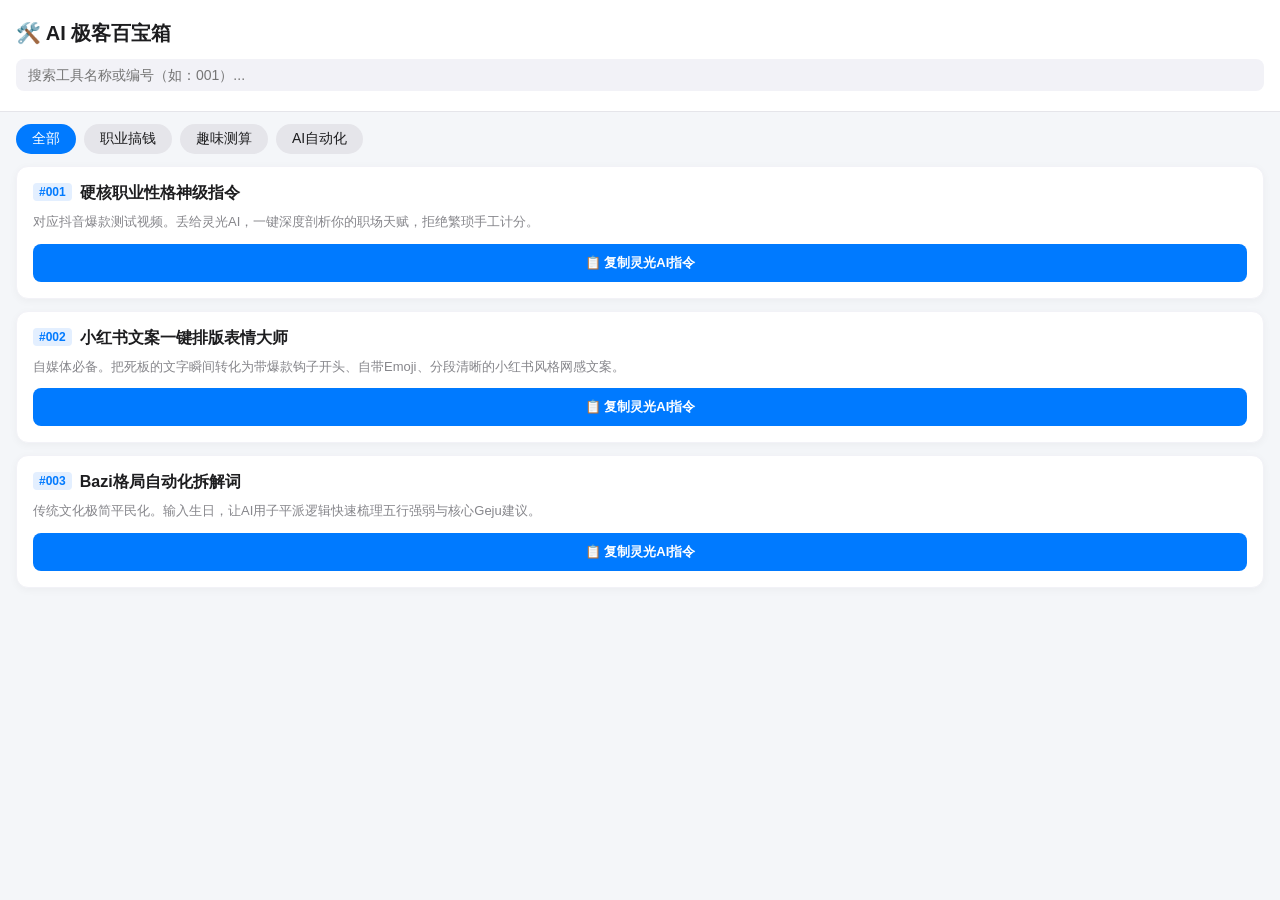
==== index.html @ 971632df "xx xx" ====
<!DOCTYPE html>
<html lang="zh-CN">
<head>
    <meta charset="UTF-8">
    <meta name="viewport" content="width=device-width, initial-scale=1.0, maximum-scale=1.0, user-scalable=no">
    <title>AI 极客百宝箱 - 傻瓜式工具合集</title>
    <style>
        :root {
            --bg-color: #f4f6f9;
            --card-bg: #ffffff;
            --primary-color: #007aff;
            --text-main: #1d1d1f;
            --text-muted: #86868b;
            --accent-green: #34c759;
        }

        * {
            box-sizing: border-box;
            margin: 0;
            padding: 0;
            -webkit-tap-highlight-color: transparent;
        }

        body {
            font-family: -apple-system, BlinkMacSystemFont, "Segoe UI", Roboto, Helvetica, Arial, sans-serif;
            background-color: var(--bg-color);
            color: var(--text-main);
            padding-bottom: 30px;
        }

        /* 顶部 Header */
        header {
            background: var(--card-bg);
            padding: 20px 16px;
            border-bottom: 1px solid #e5e5ea;
            position: sticky;
            top: 0;
            z-index: 100;
        }

        h1 {
            font-size: 20px;
            font-weight: 700;
            margin-bottom: 12px;
            display: flex;
            align-items: center;
            gap: 8px;
        }

        .search-box {
            display: flex;
            background: #f2f2f7;
            padding: 8px 12px;
            border-radius: 8px;
            align-items: center;
        }

        .search-box input {
            border: none;
            background: transparent;
            width: 100%;
            font-size: 14px;
            outline: none;
        }

        /* 分类导航条 (横向滚动) */
        .nav-tabs {
            display: flex;
            overflow-x: auto;
            white-space: nowrap;
            padding: 12px 16px;
            gap: 8px;
            background: var(--bg-color);
        }

        .nav-tabs::-webkit-scrollbar {
            display: none;
        }

        .tab-btn {
            background: #e5e5ea;
            color: var(--text-main);
            border: none;
            padding: 6px 16px;
            border-radius: 20px;
            font-size: 14px;
            font-weight: 500;
            cursor: pointer;
        }

        .tab-btn.active {
            background: var(--primary-color);
            color: #fff;
        }

        /* 工具列表网格 */
        .tools-grid {
            padding: 0 16px;
            display: flex;
            flex-direction: column;
            gap: 12px;
        }

        /* 工具卡片 */
        .tool-card {
            background: var(--card-bg);
            border-radius: 12px;
            padding: 16px;
            box-shadow: 0 2px 8px rgba(0,0,0,0.04);
            border: 1px solid #f2f2f7;
        }

        .card-header {
            display: flex;
            justify-content: space-between;
            align-items: flex-start;
            margin-bottom: 8px;
        }

        .tool-id {
            font-size: 12px;
            background: #e3efff;
            color: var(--primary-color);
            padding: 2px 6px;
            border-radius: 4px;
            font-weight: 600;
        }

        .tool-title {
            font-size: 16px;
            font-weight: 600;
            flex: 1;
            margin-left: 8px;
        }

        .tool-desc {
            font-size: 13px;
            color: var(--text-muted);
            line-height: 1.5;
            margin-bottom: 12px;
        }

        /* 操作按钮 */
        .card-actions {
            display: flex;
            gap: 8px;
        }

        .btn {
            flex: 1;
            border: none;
            padding: 10px;
            border-radius: 8px;
            font-size: 13px;
            font-weight: 600;
            cursor: pointer;
            display: flex;
            align-items: center;
            justify-content: center;
            gap: 4px;
        }

        .btn-primary {
            background: var(--primary-color);
            color: #fff;
        }

        .btn-secondary {
            background: #f2f2f7;
            color: var(--primary-color);
        }

        /* 吐司提示框 (Toast) */
        .toast {
            position: fixed;
            bottom: 40px;
            left: 50%;
            transform: translateX(-50%) translateY(20px);
            background: rgba(0,0,0,0.8);
            color: #fff;
            padding: 10px 24px;
            border-radius: 20px;
            font-size: 14px;
            opacity: 0;
            transition: all 0.3s ease;
            z-index: 1000;
            pointer-events: none;
        }

        .toast.show {
            opacity: 1;
            transform: translateX(-50%) translateY(0);
        }
    </style>
</head>
<body>

    <header>
        <h1>🛠️ AI 极客百宝箱</h1>
        <div class="search-box">
            <input type="text" id="searchInput" placeholder="搜索工具名称或编号（如：001）..." oninput="filterTools()">
        </div>
    </header>

    <div class="nav-tabs" id="navTabs">
        <button class="tab-btn active" onclick="switchCategory('all')">全部</button>
        <button class="tab-btn" onclick="switchCategory('career')">职业搞钱</button>
        <button class="tab-btn" onclick="switchCategory('fun')">趣味测算</button>
        <button class="tab-btn" onclick="switchCategory('efficiency')">AI自动化</button>
    </div>

    <main class="tools-grid" id="toolsGrid">
        <!-- 卡片由 JS 动态渲染 -->
    </main>

    <div class="toast" id="toast">复制成功！请前往灵光AI粘贴使用</div>

<script>
    // 仓库数据：后续通过增加这个数组即可上新工具
    const toolsData = [
        {
            id: "001",
            category: "career",
            title: "硬核职业性格神级指令",
            desc: "对应抖音爆款测试视频。丢给灵光AI，一键深度剖析你的职场天赋，拒绝繁琐手工计分。",
            prompt: "你现在是一名资深职业规划顾问。请严格结合MBTI、霍兰德职业兴趣及五大人格理论，对我进行多维交叉的职业天赋评定。接下来请采用一问一答的方式，分阶段向我提问，每次只提1个基于实际职场决策的场景题，总共提问5次。当我全部回答完毕后，请为我输出一份格式严谨、包含核心职业方向及轻资产创业建议的详尽报告。明白请回复：‘测试开始，请听第一题：’"
        },
        {
            id: "002",
            category: "efficiency",
            title: "小红书文案一键排版表情大师",
            desc: "自媒体必备。把死板的文字瞬间转化为带爆款钩子开头、自带Emoji、分段清晰的小红书风格网感文案。",
            prompt: "请将我发给你的文本，重写为符合小红书爆款逻辑的文案。要求：1. 重新设计一个带有强烈悬念或痛点的‘钩子’标题；2. 适当分段，每段开头或结尾搭配相关的Emoji表情；3. 自带热门标签。请回复‘请发送你需要排版的原始文案：’"
        },
        {
            id: "003",
            category: "fun",
            title: "Bazi格局自动化拆解词",
            desc: "传统文化极简平民化。输入生日，让AI用子平派逻辑快速梳理五行强弱与核心Geju建议。",
            prompt: "你是一位精通子平派传统哲学的命理专家。请在我输入出生年月日时（八字）后，用最通俗易懂的现代生活语言，为我拆解核心能量强弱，并着重从职业选择、流年顺逆的角度给出具体的开运建议。字数要求控制在500字以内，不使用晦涩专业黑话。明白请回复：‘请输入你的生辰八字（如：1995年x月x日x时）：’"
        }
    ];

    let currentCategory = 'all';

    // 初始化渲染
    function renderTools(data) {
        const grid = document.getElementById('toolsGrid');
        grid.innerHTML = '';

        if(data.length === 0) {
            grid.innerHTML = `<p style="text-align:center; color:var(--text-muted); padding:40px 0; font-size:14px;">暂无相关工具，主快马加鞭上新中...</p>`;
            return;
        }

        data.forEach(item => {
            const card = document.createElement('div');
            card.className = 'tool-card';
            card.innerHTML = `
                <div class="card-header">
                    <span class="tool-id">#${item.id}</span>
                    <h3 class="tool-title">${item.title}</h3>
                </div>
                <p class="tool-desc">${item.desc}</p>
                <div class="card-actions">
                    <button class="btn btn-primary" onclick="copyPrompt('${encodeURIComponent(item.prompt)}')">
                        📋 复制灵光AI指令
                    </button>
                </div>
            `;
            grid.appendChild(card);
        });
    }

    // 复制到剪贴板逻辑 (完美适配手机端)
    function copyPrompt(encodedPrompt) {
        const text = decodeURIComponent(encodedPrompt);
        
        // 优先使用现代 API
        if (navigator.clipboard && window.isSecureContext) {
            navigator.clipboard.writeText(text).then(() => {
                showToast();
            }).catch(() => {
                fallbackCopy(text);
            });
        } else {
            fallbackCopy(text);
        }
    }

    // 老旧手机浏览器降级兼容方案
    function fallbackCopy(text) {
        const textArea = document.createElement("textarea");
        textArea.value = text;
        textArea.style.position = "fixed";
        textArea.style.left = "-999999px";
        document.body.appendChild(textArea);
        textArea.select();
        try {
            document.execCommand('copy');
            showToast();
        } catch (err) {
            alert('复制失败，请尝试手动长按文本复制');
        }
        document.body.removeChild(textArea);
    }

    // 吐司提示
    function showToast() {
        const toast = document.getElementById('toast');
        toast.className = 'toast show';
        setTimeout(() => {
            toast.className = 'toast';
        }, 2500);
    }

    // 分类切换
    function switchCategory(cat) {
        currentCategory = cat;
        // 更新 Tab 样式
        const btns = document.querySelectorAll('.tab-btn');
        btns.forEach(btn => btn.classList.remove('active'));
        event.target.classList.add('active');
        
        filterTools();
    }

    // 综合过滤 (分类 + 搜索)
    function filterTools() {
        const keyword = document.getElementById('searchInput').value.trim().toLowerCase();
        
        const filtered = toolsData.filter(item => {
            const matchCategory = (currentCategory === 'all' || item.category === currentCategory);
            const matchKeyword = (item.title.toLowerCase().includes(keyword) || item.id.includes(keyword) || item.desc.toLowerCase().includes(keyword));
            return matchCategory && matchKeyword;
        });

        renderTools(filtered);
    }

    // 首次载入
    renderTools(toolsData);
</script>
</body>
</html>
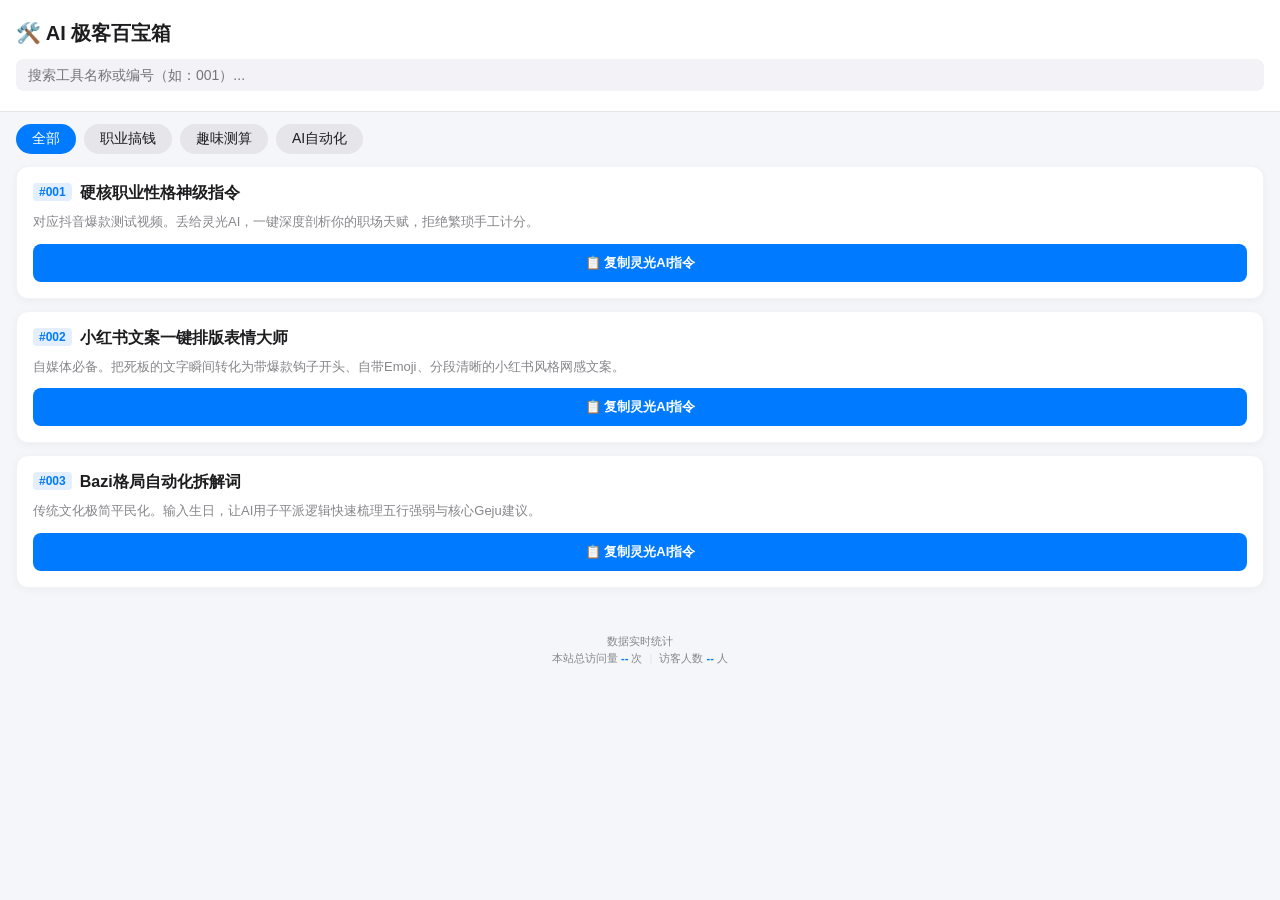
==== commit b09d6029: "xx xx" ====
--- a/index.html
+++ b/index.html
@@ -4,6 +4,7 @@
     <meta charset="UTF-8">
     <meta name="viewport" content="width=device-width, initial-scale=1.0, maximum-scale=1.0, user-scalable=no">
     <title>AI 极客百宝箱 - 傻瓜式工具合集</title>
+    <script async src="//busuanzi.ibruce.info/busuanzi/2.3/busuanzi.pure.mini.js"></script>
     <style>
         :root {
             --bg-color: #f4f6f9;
@@ -25,7 +26,7 @@
             font-family: -apple-system, BlinkMacSystemFont, "Segoe UI", Roboto, Helvetica, Arial, sans-serif;
             background-color: var(--bg-color);
             color: var(--text-main);
-            padding-bottom: 30px;
+            padding-bottom: 20px;
         }
 
         /* 顶部 Header */
@@ -63,7 +64,7 @@
             outline: none;
         }
 
-        /* 分类导航条 (横向滚动) */
+        /* 分类导航条 */
         .nav-tabs {
             display: flex;
             overflow-x: auto;
@@ -165,15 +166,25 @@
             color: #fff;
         }
 
-        .btn-secondary {
-            background: #f2f2f7;
+        /* 底部统计样式 */
+        footer {
+            text-align: center;
+            font-size: 11px;
+            color: var(--text-muted);
+            margin-top: 35px;
+            padding: 10px 0;
+            line-height: 1.6;
+        }
+        
+        .counter-num {
+            font-weight: 600;
             color: var(--primary-color);
         }
 
-        /* 吐司提示框 (Toast) */
+        /* 吐司提示框 */
         .toast {
             position: fixed;
-            bottom: 40px;
+            bottom: 60px;
             left: 50%;
             transform: translateX(-50%) translateY(20px);
             background: rgba(0,0,0,0.8);
@@ -210,13 +221,20 @@
     </div>
 
     <main class="tools-grid" id="toolsGrid">
-        <!-- 卡片由 JS 动态渲染 -->
-    </main>
+        </main>
+
+    <footer>
+        <div>数据实时统计</div>
+        <div>
+            本站总访问量 <span id="busuanzi_value_site_pv" class="counter-num">--</span> 次
+            <span style="margin: 0 4px; color: #e5e5ea;">|</span>
+            访客人数 <span id="busuanzi_value_site_uv" class="counter-num">--</span> 人
+        </div>
+    </footer>
 
     <div class="toast" id="toast">复制成功！请前往灵光AI粘贴使用</div>
 
 <script>
-    // 仓库数据：后续通过增加这个数组即可上新工具
     const toolsData = [
         {
             id: "001",
@@ -243,13 +261,12 @@
 
     let currentCategory = 'all';
 
-    // 初始化渲染
     function renderTools(data) {
         const grid = document.getElementById('toolsGrid');
         grid.innerHTML = '';
 
         if(data.length === 0) {
-            grid.innerHTML = `<p style="text-align:center; color:var(--text-muted); padding:40px 0; font-size:14px;">暂无相关工具，主快马加鞭上新中...</p>`;
+            grid.innerHTML = `<p style="text-align:center; color:var(--text-muted); padding:40px 0; font-size:14px;">暂无相关工具，快马加鞭上新中...</p>`;
             return;
         }
 
@@ -272,11 +289,8 @@
         });
     }
 
-    // 复制到剪贴板逻辑 (完美适配手机端)
     function copyPrompt(encodedPrompt) {
         const text = decodeURIComponent(encodedPrompt);
-        
-        // 优先使用现代 API
         if (navigator.clipboard && window.isSecureContext) {
             navigator.clipboard.writeText(text).then(() => {
                 showToast();
@@ -288,7 +302,6 @@
         }
     }
 
-    // 老旧手机浏览器降级兼容方案
     function fallbackCopy(text) {
         const textArea = document.createElement("textarea");
         textArea.value = text;
@@ -305,7 +318,6 @@
         document.body.removeChild(textArea);
     }
 
-    // 吐司提示
     function showToast() {
         const toast = document.getElementById('toast');
         toast.className = 'toast show';
@@ -314,31 +326,24 @@
         }, 2500);
     }
 
-    // 分类切换
     function switchCategory(cat) {
         currentCategory = cat;
-        // 更新 Tab 样式
         const btns = document.querySelectorAll('.tab-btn');
         btns.forEach(btn => btn.classList.remove('active'));
         event.target.classList.add('active');
-        
         filterTools();
     }
 
-    // 综合过滤 (分类 + 搜索)
     function filterTools() {
         const keyword = document.getElementById('searchInput').value.trim().toLowerCase();
-        
         const filtered = toolsData.filter(item => {
             const matchCategory = (currentCategory === 'all' || item.category === currentCategory);
             const matchKeyword = (item.title.toLowerCase().includes(keyword) || item.id.includes(keyword) || item.desc.toLowerCase().includes(keyword));
             return matchCategory && matchKeyword;
         });
-
         renderTools(filtered);
     }
 
-    // 首次载入
     renderTools(toolsData);
 </script>
 </body>
